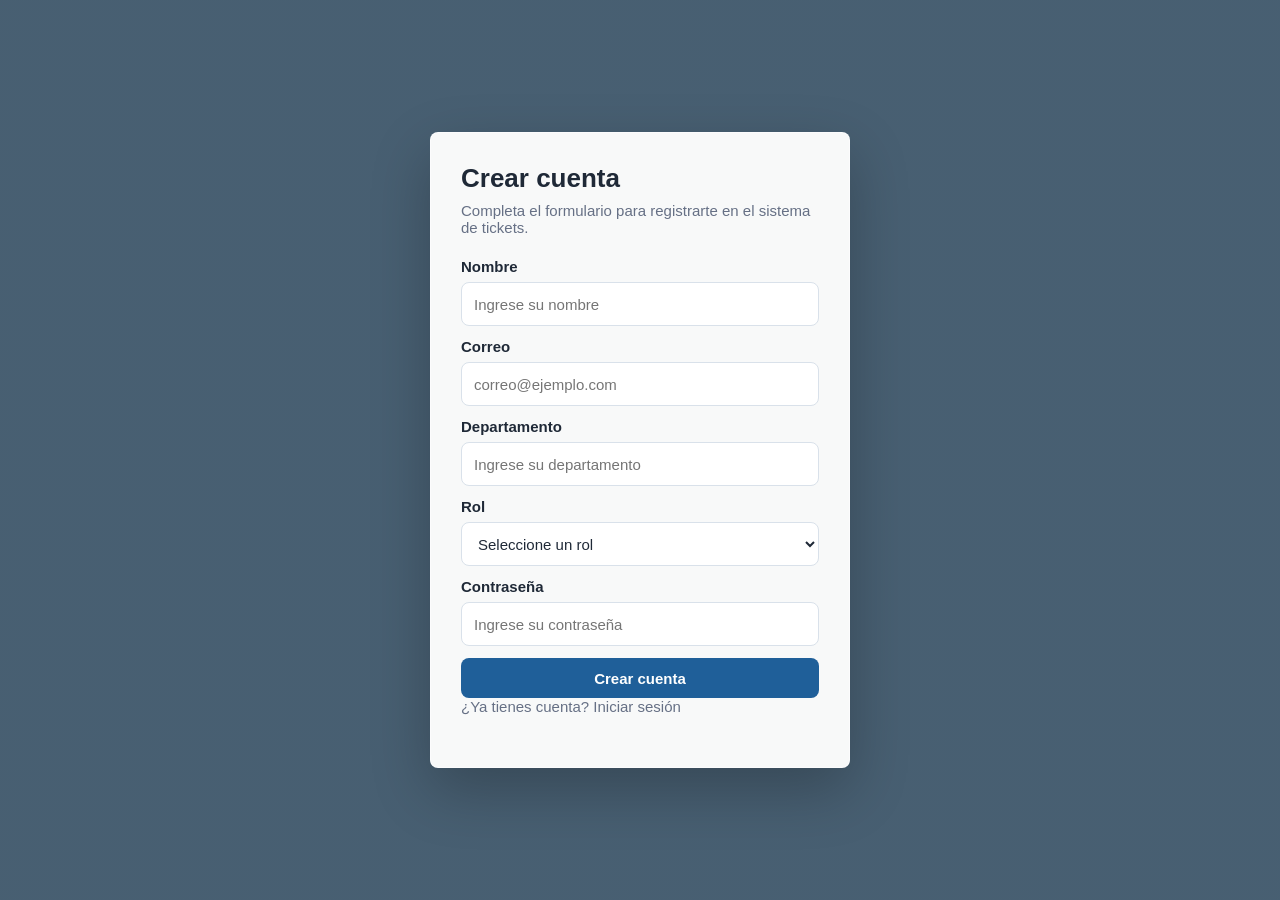
==== src/main/webapp/crear_usuario.html @ 8f0088f5 "Agregamos el registro sin inicio de sesi+on" ====
<!DOCTYPE html>
<html lang="es">

<head>
    <meta charset="UTF-8">
    <meta name="viewport" content="width=device-width, initial-scale=1.0">
    <title>Crear cuenta | Sistema de Tickets</title>
    <link rel="stylesheet" href="css/global.css">
    <link rel="stylesheet" href="css/login.css">
</head>

<body class="login-page">

    <main class="login-card">

        <h1>Crear cuenta</h1>
        <p>Completa el formulario para registrarte en el sistema de tickets.</p>

        <form id="usuarioForm" class="form-grid">

            <div class="field">
                <label for="nombre">Nombre</label>
                <input
                    type="text"
                    id="nombre"
                    name="nombre"
                    placeholder="Ingrese su nombre"
                    autocomplete="name"
                    required
                >
            </div>

            <div class="field">
                <label for="correo">Correo</label>
                <input
                    type="email"
                    id="correo"
                    name="correo"
                    placeholder="correo@ejemplo.com"
                    autocomplete="email"
                    required
                >
            </div>

            <div class="field">
                <label for="departamento">Departamento</label>
                <input
                    type="text"
                    id="departamento"
                    name="departamento"
                    placeholder="Ingrese su departamento"
                    autocomplete="off"
                >
            </div>

            <div class="field">
                <label for="rol">Rol</label>
                <select id="rol" name="rol" required>
                    <option value="">Seleccione un rol</option>
                    <option value="SOLICITANTE">Solicitante</option>
                    <option value="SOPORTE">Soporte</option>
                    <option value="ADMIN">Administrador</option>
                </select>
            </div>

            <div class="field">
                <label for="contrasena">Contraseña</label>
                <input
                    type="password"
                    id="contrasena"
                    name="contrasena"
                    placeholder="Ingrese su contraseña"
                    autocomplete="new-password"
                    required
                >
            </div>

            <button class="btn" type="submit">Crear cuenta</button>

        </form>

        <p id="mensaje" class="message"></p>

        <p class="login-link">¿Ya tienes cuenta? <a href="login.html">Iniciar sesión</a></p>

    </main>

    <!-- JavaScript -->
    <script src="js/api.js"></script>
    <script src="js/registro.js"></script>

</body>

</html>
---- src/main/webapp/css/global.css ----
* {
    box-sizing: border-box;
    margin: 0;
    padding: 0;
}

:root {
    --bg: #f5f7fb;
    --surface: #ffffff;
    --surface-soft: #eef3f8;
    --text: #1f2937;
    --muted: #667085;
    --line: #d9e1ea;
    --primary: #1f5f99;
    --primary-dark: #17466f;
    --success: #20845a;
    --warning: #b7791f;
    --danger: #b42318;
    --info: #2563a8;
    --shadow: 0 10px 28px rgba(31, 41, 55, 0.08);
}

body {
    min-height: 100vh;
    background: var(--bg);
    color: var(--text);
    font-family: Arial, Helvetica, sans-serif;
    font-size: 15px;
}

a {
    color: inherit;
    text-decoration: none;
}

button,
input,
textarea,
select {
    font: inherit;
}

button {
    border: 0;
}

.app-shell {
    display: grid;
    grid-template-columns: auto minmax(0, 1fr);
    min-height: 100vh;
}

.sidebar {
    background: #14324a;
    color: #ffffff;
    padding: 22px 18px;
    position: sticky;
    top: 0;
    height: 100vh;
    width: 240px;
    transition: width .3s;
    overflow: hidden;
}

.sidebar.collapsed {
    width: 60px;
}

.brand {
    border-bottom: 1px solid rgba(255, 255, 255, 0.16);
    padding-bottom: 18px;
    margin-bottom: 18px;
    display: flex;
    align-items: center;
    justify-content: space-between;
}


.brand-text {
    transition: opacity .2s;
    white-space: nowrap;
}

.sidebar.collapsed {
    width: 56px;
    padding: 22px 10px; 
}

.sidebar.collapsed .nav-link {
    justify-content: center; /* ← centra el icono */
    padding: 12px 8px;
}

.sidebar.collapsed .brand-text {
    opacity: 0;
    width: 0;
}

.toggle-btn {
    background: rgba(255,255,255,.15);
    border: none;
    color: #fff;
    border-radius: 6px;
    width: 32px;   
    height: 32px; 
    cursor: pointer;
    font-size: 16px;
    display: flex;
    align-items: center;
    justify-content: center;
    flex-shrink: 0;
    min-width: 32px;
}

.nav-link {
    display: flex;
    align-items: center;
    gap: 10px;
    color: #e7f0f7;
    border-radius: 8px;
    padding: 12px 14px;
    margin-bottom: 8px;
}

.nav-icon {
    flex-shrink: 0;
    font-size: 16px;
}

.nav-text {
    white-space: nowrap;
    transition: opacity .2s;
}

.sidebar.collapsed .nav-text {
    opacity: 0;
    width: 0;
    overflow: hidden;
}

.nav-link:hover,
.nav-link.active {
    background: rgba(255, 255, 255, 0.14);
}

.main {
    min-width: 0;
    padding: 26px;
}

.topbar {
    align-items: center;
    background: var(--surface);
    border: 1px solid var(--line);
    border-radius: 8px;
    box-shadow: var(--shadow);
    display: flex;
    gap: 16px;
    justify-content: space-between;
    margin-bottom: 22px;
    padding: 18px 20px;
}

.topbar h1 {
    color: var(--text);
    font-size: 24px;
    line-height: 1.2;
}

.topbar p {
    color: var(--muted);
    margin-top: 4px;
}

    
.user-chip {
    display: flex;
    align-items: center;
    gap: 10px;
}

.user-chip .avatar {
    width: 36px;
    height: 36px;
    border-radius: 50%;
    background: #ede9fe;
    color: #7c3aed;
    font-size: 13px;
    font-weight: 600;
    display: flex;
    align-items: center;
    justify-content: center;
}

.user-chip .info .nombre {
    font-size: 14px;
    font-weight: 500;
    color: #111;
    line-height: 1.2;
}

.user-chip .info .rol {
    font-size: 11px;
    color: #888;
}

.grid {
    display: grid;
    gap: 18px;
}

.grid.two {
    grid-template-columns: minmax(280px, 0.85fr) minmax(0, 1.15fr);
}

.grid.kpis {
    grid-template-columns: repeat(5, minmax(140px, 1fr));
}

.card,
.kpi {
    background: var(--surface);
    border: 1px solid var(--line);
    border-radius: 8px;
    box-shadow: var(--shadow);
}

.card {
    padding: 20px;
}

.card-header {
    align-items: start;
    display: flex;
    gap: 16px;
    justify-content: space-between;
    margin-bottom: 16px;
}

.card h2 {
    font-size: 18px;
    margin-bottom: 4px;
}

.card p,
.helper {
    color: var(--muted);
}

.kpi {
    padding: 18px;
}

.kpi span {
    color: var(--muted);
    display: block;
    font-size: 13px;
    margin-bottom: 8px;
}

.kpi strong {
    display: block;
    font-size: 28px;
}

.form-grid {
    display: grid;
    gap: 12px;
}

.field label {
    color: var(--text);
    display: block;
    font-weight: 700;
    margin-bottom: 7px;
}

input,
textarea,
select {
    background: #ffffff;
    border: 1px solid var(--line);
    border-radius: 8px;
    color: var(--text);
    min-height: 44px;
    outline: none;
    padding: 10px 12px;
    width: 100%;
}

textarea {
    min-height: 122px;
    resize: vertical;
}

input:focus,
textarea:focus,
select:focus {
    border-color: var(--primary);
    box-shadow: 0 0 0 3px rgba(31, 95, 153, 0.14);
}

.actions {
    align-items: center;
    display: flex;
    flex-wrap: wrap;
    gap: 10px;
}

.btn {
    align-items: center;
    background: var(--primary);
    border-radius: 8px;
    color: #ffffff;
    cursor: pointer;
    display: inline-flex;
    font-weight: 700;
    justify-content: center;
    min-height: 40px;
    padding: 10px 14px;
}

.btn:hover {
    background: var(--primary-dark);
}

.btn.secondary {
    background: var(--surface-soft);
    color: var(--text);
}

.btn.secondary:hover {
    background: #dfe8f0;
}

.btn.danger {
    background: var(--danger);
}

.btn.danger:hover {
    background: #8f1d14;
}

.btn.small {
    min-height: 34px;
    padding: 8px 10px;
}

.table-wrap {
    overflow-x: auto;
}

table {
    border-collapse: collapse;
    width: 100%;
}

th,
td {
    border-bottom: 1px solid var(--line);
    padding: 13px 12px;
    text-align: left;
    vertical-align: top;
}

th {
    background: #eef3f8;
    color: #344054;
    font-size: 13px;
}

tbody tr:hover {
    background: #fafcff;
}

.badge {
    border-radius: 999px;
    display: inline-flex;
    font-size: 12px;
    font-weight: 700;
    padding: 6px 10px;
}

.badge.CREADO {
    background: #fff4d6;
    color: #8a5b12;
}

.badge.ASIGNADO,
.badge.VALIDACION {
    background: #dceeff;
    color: #185181;
}

.badge.DEVUELTO {
    background: #f3e8ff;
    color: #6b21a8;
}

.badge.FINALIZADO {
    background: #dff6ea;
    color: #176044;
}

.badge.RECHAZADO {
    background: #fee4e2;
    color: #912018;
}

.badge.SOPORTE {
    background: #e0f2fe;
    color: #075985;
}

.badge.SOLICITANTE {
    background: #ecfdf3;
    color: #166534;
}

.message {
    border-radius: 8px;
    display: none;
    margin-top: 12px;
    padding: 11px 12px;
}

.message.show {
    display: block;
}

.message.ok {
    background: #dff6ea;
    color: #176044;
}

.message.error {
    background: #fee4e2;
    color: #912018;
}

.empty {
    color: var(--muted);
    padding: 24px 12px;
    text-align: center;
}

.login-page {
    align-items: center;
    background:
        linear-gradient(rgba(20, 50, 74, 0.78), rgba(20, 50, 74, 0.78)),
        url("https://images.unsplash.com/photo-1551434678-e076c223a692?auto=format&fit=crop&w=1600&q=80");
    background-position: center;
    background-size: cover;
    display: flex;
    justify-content: center;
    padding: 24px;
}

.login-card {
    background: rgba(255, 255, 255, 0.96);
    border: 1px solid rgba(255, 255, 255, 0.65);
    border-radius: 8px;
    box-shadow: 0 22px 60px rgba(0, 0, 0, 0.24);
    max-width: 420px;
    padding: 30px;
    width: 100%;
}

.login-card h1 {
    font-size: 26px;
    margin-bottom: 8px;
}

.login-card p {
    color: var(--muted);
    margin-bottom: 22px;
}

@media (max-width: 980px) {
    .app-shell {
        grid-template-columns: 1fr;
    }

    .sidebar {
        height: auto;
        position: static;
    }

    .grid.two,
    .grid.kpis {
        grid-template-columns: 1fr;
    }
}

@media (max-width: 640px) {
    .main {
        padding: 16px;
    }

    .topbar {
        align-items: stretch;
        flex-direction: column;
    }

    .card-header {
        display: block;
    }
}
---- src/main/webapp/css/login.css ----
body {

    background: linear-gradient(
        135deg,
        #1f3c88,
        #2952b3
    );
}

.registro {
	display: block;
    text-align: center;
    margin-top: 0.5rem;
    font-size: 0.9rem;
    color: #666;
    text-decoration: none;
}

.registro:hover {
    text-decoration: underline;
}
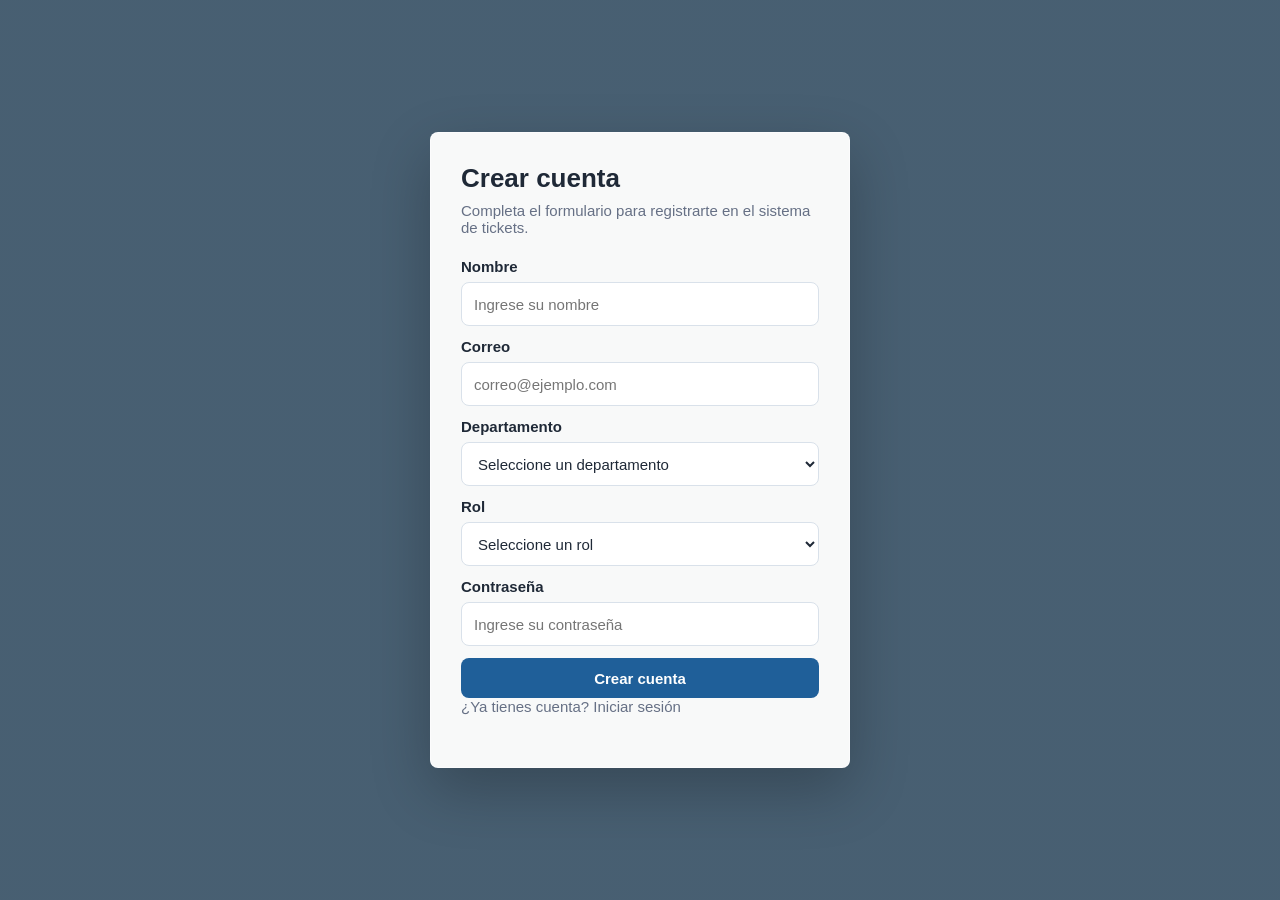
==== commit 636a71e1: "Modificación de Registro fuera de Sistema" ====
--- a/src/main/webapp/crear_usuario.html
+++ b/src/main/webapp/crear_usuario.html
@@ -43,14 +43,19 @@
             </div>
 
             <div class="field">
-                <label for="departamento">Departamento</label>
-                <input
-                    type="text"
-                    id="departamento"
-                    name="departamento"
-                    placeholder="Ingrese su departamento"
-                    autocomplete="off"
-                >
+                <label for="rol">Departamento</label>
+                <select id="departamento" name="departamento" required>
+                    <option value="">Seleccione un departamento</option>
+                    <option value="Recursos Humanos">Recursos humanos</option>
+                    <option value="Marketing">Merketing</option>
+                    <option value="Ventas">Ventas</option>
+                    <option value="Desarrollo">Desarrollo</option>
+                    <option value="Administración">Administración</option>
+                    <option value="Control de calidad">Control de calidad</option>
+                    <option value="Finazas">Finanzas</option>
+                </select>
+                
+           
             </div>
 
             <div class="field">
